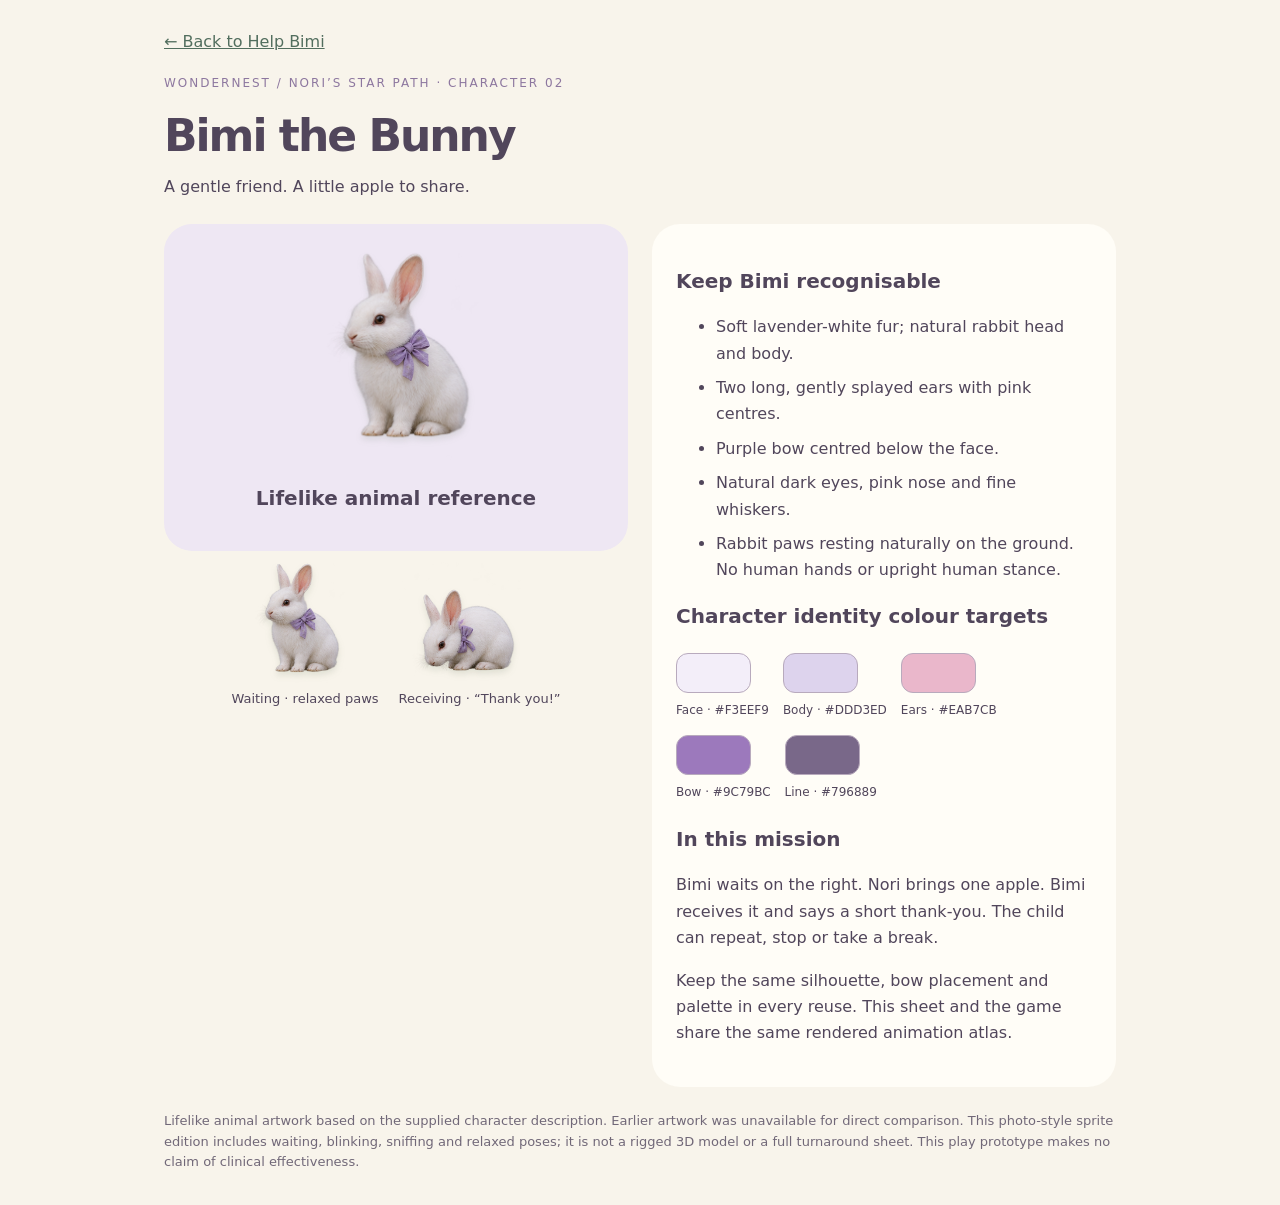
==== bimi-reference.html @ 1dfe242d "Publish WonderNest alphabet and number adventures" ====
<!doctype html><html lang="en"><meta charset="utf-8"><meta name="viewport" content="width=device-width,initial-scale=1"><title>Bimi · Character reference</title><style>
*{box-sizing:border-box}body{margin:0;background:#f8f4eb;color:#51465b;font:16px "Trebuchet MS",system-ui,sans-serif}main{max-width:1000px;margin:auto;padding:32px 24px}a{color:#526e5e}h1{font-size:44px;letter-spacing:-2px;margin:20px 0 8px}h2{font-size:20px}.eyebrow{font-size:12px;letter-spacing:2px;color:#8d779f}.sheet{display:grid;grid-template-columns:1fr 1fr;gap:24px;margin-top:28px}.portrait{background:#eee7f3;border-radius:28px;text-align:center;padding:25px}.portrait svg{width:100%;height:330px}.pose{display:flex;justify-content:center;gap:20px}.pose figure{margin:10px 0;text-align:center}.pose svg{width:130px;height:170px}.pose figcaption{font-size:13px}.notes{background:#fffdf7;padding:24px;border-radius:28px;line-height:1.65}.swatches{display:flex;flex-wrap:wrap;gap:14px;margin:20px 0}.swatch{font-size:12px;display:flex;flex-direction:column;gap:8px}.chip{height:40px;width:75px;border-radius:12px;border:1px solid #b8aabd}li{margin:8px 0}footer{font-size:13px;line-height:1.6;margin-top:24px;color:#716878}@media(max-width:650px){.sheet{grid-template-columns:1fr}h1{font-size:36px}}@media print{body{background:white}main{padding:15px}.sheet{grid-template-columns:1fr 1fr}a{display:none}.portrait svg{height:280px}}

/* Detailed rendered characters: four pose columns, fox and bunny rows. */
.sprite{width:100%;aspect-ratio:443.5/443.5;background-image:url(character-animation-atlas.png);background-size:400% 200%;background-repeat:no-repeat;flex-shrink:0;filter:drop-shadow(0 4px 3px #4e614421)}
.nori .sprite{background-position:0% 0%}.bimi .sprite{background-position:0% 100%}
.actor{height:auto;width:clamp(110px,18%,177px);bottom:13%}
.actor-name{bottom:-22px}.apple{width:clamp(29px,4.5%,43px);height:52px}
@media(max-width:540px){.actor{width:118px}.scene{height:300px}}
.portrait .sprite{width:220px;margin:auto;background-position:0% 100%}.pose .sprite{width:130px;background-position:0% 100%}.pose .receive{background-position:66.6666667% 100%}.pose{align-items:flex-end}.actor{position:static}</style><body><svg xmlns="http://www.w3.org/2000/svg" style="position:absolute;width:0;height:0;overflow:hidden" aria-hidden="true"><defs>
<symbol id="art-bimi" viewBox="0 0 200 250">
 <ellipse cx="100" cy="235" rx="64" ry="9" fill="#514367" opacity=".12"/>
 <ellipse cx="100" cy="178" rx="51" ry="55" fill="#ddd3ed" stroke="#796889" stroke-width="3"/>
 <ellipse cx="100" cy="187" rx="31" ry="38" fill="#fff9fc"/>
 <ellipse cx="68" cy="225" rx="26" ry="13" fill="#ede5f5" stroke="#796889" stroke-width="3"/>
 <ellipse cx="132" cy="225" rx="26" ry="13" fill="#ede5f5" stroke="#796889" stroke-width="3"/>
 <ellipse cx="66" cy="57" rx="24" ry="52" transform="rotate(-12 66 57)" fill="#eee7f6" stroke="#796889" stroke-width="3"/>
 <ellipse cx="134" cy="57" rx="24" ry="52" transform="rotate(12 134 57)" fill="#eee7f6" stroke="#796889" stroke-width="3"/>
 <ellipse cx="66" cy="54" rx="11" ry="36" transform="rotate(-12 66 54)" fill="#eab7cb"/>
 <ellipse cx="134" cy="54" rx="11" ry="36" transform="rotate(12 134 54)" fill="#eab7cb"/>
 <ellipse cx="100" cy="114" rx="65" ry="52" fill="#f3eef9" stroke="#796889" stroke-width="3"/>
 <ellipse cx="74" cy="111" rx="6" ry="9" fill="#49394e"/><ellipse cx="126" cy="111" rx="6" ry="9" fill="#49394e"/>
 <circle cx="72" cy="108" r="2" fill="white"/><circle cx="124" cy="108" r="2" fill="white"/>
 <ellipse cx="56" cy="128" rx="11" ry="6" fill="#eac2d5"/><ellipse cx="144" cy="128" rx="11" ry="6" fill="#eac2d5"/>
 <path d="M93 125 Q100 120 107 125 Q100 136 93 125" fill="#b77693"/>
 <path d="M100 132 Q94 142 87 135 M100 132 Q106 142 113 135" fill="none" stroke="#796889" stroke-width="2.5" stroke-linecap="round"/>
 <path d="M100 161 Q67 141 71 166 Q70 185 100 168 Q130 185 129 166 Q133 141 100 161" fill="#9c79bc" stroke="#79608f" stroke-width="2"/><circle cx="100" cy="165" r="7" fill="#b299cb"/>
 <ellipse cx="51" cy="177" rx="14" ry="24" transform="rotate(-22 51 177)" fill="#eee7f6" stroke="#796889" stroke-width="3"/>
 <ellipse cx="149" cy="177" rx="14" ry="24" transform="rotate(22 149 177)" fill="#eee7f6" stroke="#796889" stroke-width="3"/>
</symbol>
<symbol id="art-nori" viewBox="0 0 200 250">
 <ellipse cx="100" cy="235" rx="65" ry="9" fill="#72502f" opacity=".12"/>
 <path d="M145 211 Q217 203 174 142 Q162 169 132 174" fill="#e99552" stroke="#9b633f" stroke-width="3"/><path d="M174 142 Q192 168 188 180 Q172 183 161 169Z" fill="#fff0d9"/>
 <ellipse cx="99" cy="182" rx="46" ry="52" fill="#e99552" stroke="#9b633f" stroke-width="3"/><ellipse cx="98" cy="190" rx="27" ry="32" fill="#fff0d9"/>
 <ellipse cx="71" cy="226" rx="24" ry="12" fill="#e99552" stroke="#9b633f" stroke-width="3"/><ellipse cx="125" cy="226" rx="24" ry="12" fill="#e99552" stroke="#9b633f" stroke-width="3"/>
 <path d="M42 94 Q22 14 38 21 Q72 28 84 70 M116 70 Q142 20 161 21 Q172 28 156 95" fill="#e99552" stroke="#9b633f" stroke-width="3" stroke-linejoin="round"/>
 <path d="M43 75 40 39 69 72 M130 72 157 39 153 78" fill="#efbea2"/>
 <ellipse cx="100" cy="112" rx="66" ry="53" fill="#eda05f" stroke="#9b633f" stroke-width="3"/>
 <path d="M37 119 Q52 103 82 130 Q100 145 118 130 Q146 103 163 119 Q150 161 100 163 Q49 160 37 119" fill="#fff0d9"/>
 <ellipse cx="74" cy="107" rx="6" ry="9" fill="#493b34"/><ellipse cx="126" cy="107" rx="6" ry="9" fill="#493b34"/><circle cx="72" cy="104" r="2" fill="white"/><circle cx="124" cy="104" r="2" fill="white"/>
 <path d="M92 126 Q100 121 108 126 Q100 139 92 126" fill="#725044"/><path d="M90 140 Q100 147 110 140" stroke="#725044" stroke-width="2.5" fill="none" stroke-linecap="round"/>
 <path d="M59 157 Q99 174 141 156 L143 172 Q102 191 57 173Z" fill="#a5d8c4" stroke="#578875" stroke-width="3"/><path d="M119 177 137 175 140 207 119 204Z" fill="#a5d8c4" stroke="#578875" stroke-width="3"/>
 <path d="m100 167 4 8 9 1-6 6 1 9-8-4-8 4 1-9-6-6 9-1Z" fill="#f5ce67" stroke="#b78b35" stroke-width="1.5"/>
 <ellipse cx="53" cy="188" rx="12" ry="22" fill="#eda05f" stroke="#9b633f" stroke-width="3"/>
</symbol>
<symbol id="art-apple" viewBox="0 0 64 70"><path d="M33 18Q29 7 37 3" stroke="#77583d" stroke-width="5" fill="none" stroke-linecap="round"/><path d="M35 12Q41 0 56 7Q51 21 35 12" fill="#729a67"/><path d="M32 22C-6 0-6 59 20 65Q32 61 42 65C69 59 71 1 32 22" fill="#cf685f" stroke="#994d49" stroke-width="2"/><path d="M15 28Q10 35 12 43" stroke="#f5bab0" stroke-width="5" fill="none" stroke-linecap="round"/></symbol>
</defs></svg>
<main><a href="index.html">← Back to Help Bimi</a><div class="eyebrow" style="margin-top:25px">WONDERNEST / NORI’S STAR PATH · CHARACTER 02</div><h1>Bimi the Bunny</h1><p>A gentle friend. A little apple to share.</p><div class="sheet"><div><div class="portrait"><div class="sprite" role="img" aria-label="Bimi front view"></div><h2>Lifelike animal reference</h2></div><div class="pose"><figure><div class="sprite" role="img" aria-label="Bimi waiting"></div><figcaption>Waiting · relaxed paws</figcaption></figure><figure><div class="sprite receive" role="img" aria-label="Bimi sniffing the apple"></div><figcaption>Receiving · “Thank you!”</figcaption></figure></div></div><div class="notes"><h2>Keep Bimi recognisable</h2><ul><li>Soft lavender-white fur; natural rabbit head and body.</li><li>Two long, gently splayed ears with pink centres.</li><li>Purple bow centred below the face.</li><li>Natural dark eyes, pink nose and fine whiskers.</li><li>Rabbit paws resting naturally on the ground. No human hands or upright human stance.</li></ul><h2>Character identity colour targets</h2><div class="swatches"><div class="swatch"><span class="chip" style="background:#f3eef9"></span>Face · #F3EEF9</div><div class="swatch"><span class="chip" style="background:#ddd3ed"></span>Body · #DDD3ED</div><div class="swatch"><span class="chip" style="background:#eab7cb"></span>Ears · #EAB7CB</div><div class="swatch"><span class="chip" style="background:#9c79bc"></span>Bow · #9C79BC</div><div class="swatch"><span class="chip" style="background:#796889"></span>Line · #796889</div></div><h2>In this mission</h2><p>Bimi waits on the right. Nori brings one apple. Bimi receives it and says a short thank-you. The child can repeat, stop or take a break.</p><p>Keep the same silhouette, bow placement and palette in every reuse. This sheet and the game share the same rendered animation atlas.</p></div></div><footer>Lifelike animal artwork based on the supplied character description. Earlier artwork was unavailable for direct comparison. This photo-style sprite edition includes waiting, blinking, sniffing and relaxed poses; it is not a rigged 3D model or a full turnaround sheet. This play prototype makes no claim of clinical effectiveness.</footer></main></body></html>
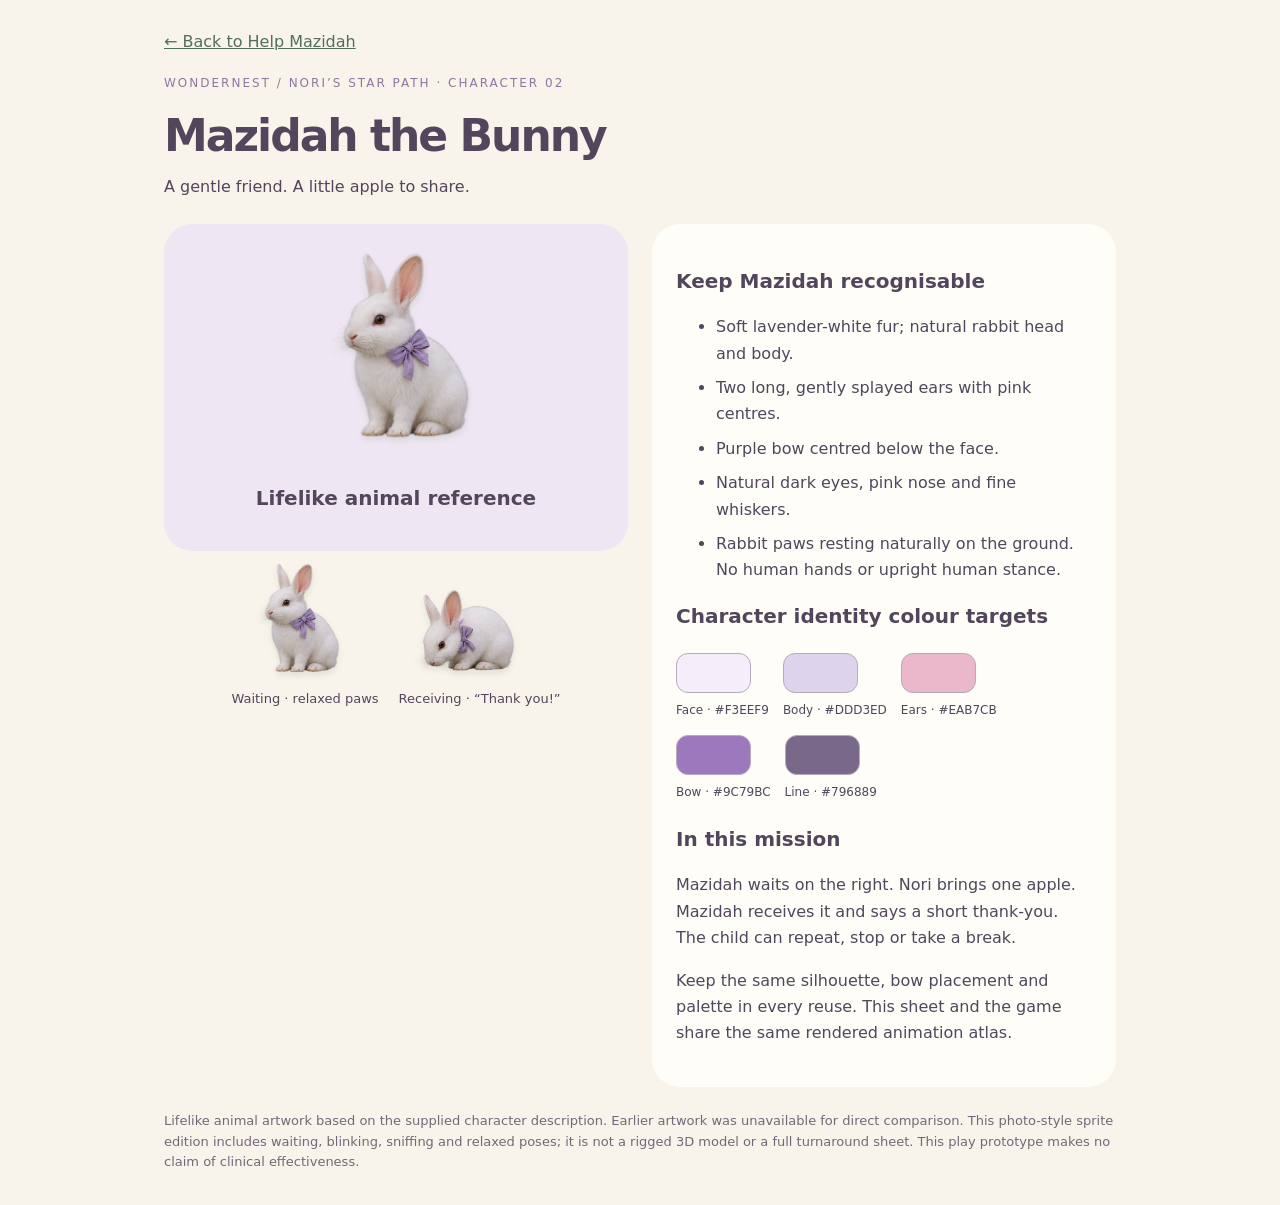
==== commit 9a842ab6: "Rename Bimi to Mazidah throughout the game and voice prompts" ====
--- a/bimi-reference.html
+++ b/bimi-reference.html
@@ -1,4 +1,4 @@
-<!doctype html><html lang="en"><meta charset="utf-8"><meta name="viewport" content="width=device-width,initial-scale=1"><title>Bimi · Character reference</title><style>
+<!doctype html><html lang="en"><meta charset="utf-8"><meta name="viewport" content="width=device-width,initial-scale=1"><title>Mazidah · Character reference</title><style>
 *{box-sizing:border-box}body{margin:0;background:#f8f4eb;color:#51465b;font:16px "Trebuchet MS",system-ui,sans-serif}main{max-width:1000px;margin:auto;padding:32px 24px}a{color:#526e5e}h1{font-size:44px;letter-spacing:-2px;margin:20px 0 8px}h2{font-size:20px}.eyebrow{font-size:12px;letter-spacing:2px;color:#8d779f}.sheet{display:grid;grid-template-columns:1fr 1fr;gap:24px;margin-top:28px}.portrait{background:#eee7f3;border-radius:28px;text-align:center;padding:25px}.portrait svg{width:100%;height:330px}.pose{display:flex;justify-content:center;gap:20px}.pose figure{margin:10px 0;text-align:center}.pose svg{width:130px;height:170px}.pose figcaption{font-size:13px}.notes{background:#fffdf7;padding:24px;border-radius:28px;line-height:1.65}.swatches{display:flex;flex-wrap:wrap;gap:14px;margin:20px 0}.swatch{font-size:12px;display:flex;flex-direction:column;gap:8px}.chip{height:40px;width:75px;border-radius:12px;border:1px solid #b8aabd}li{margin:8px 0}footer{font-size:13px;line-height:1.6;margin-top:24px;color:#716878}@media(max-width:650px){.sheet{grid-template-columns:1fr}h1{font-size:36px}}@media print{body{background:white}main{padding:15px}.sheet{grid-template-columns:1fr 1fr}a{display:none}.portrait svg{height:280px}}
 
 /* Detailed rendered characters: four pose columns, fox and bunny rows. */
@@ -45,4 +45,4 @@
 </symbol>
 <symbol id="art-apple" viewBox="0 0 64 70"><path d="M33 18Q29 7 37 3" stroke="#77583d" stroke-width="5" fill="none" stroke-linecap="round"/><path d="M35 12Q41 0 56 7Q51 21 35 12" fill="#729a67"/><path d="M32 22C-6 0-6 59 20 65Q32 61 42 65C69 59 71 1 32 22" fill="#cf685f" stroke="#994d49" stroke-width="2"/><path d="M15 28Q10 35 12 43" stroke="#f5bab0" stroke-width="5" fill="none" stroke-linecap="round"/></symbol>
 </defs></svg>
-<main><a href="index.html">← Back to Help Bimi</a><div class="eyebrow" style="margin-top:25px">WONDERNEST / NORI’S STAR PATH · CHARACTER 02</div><h1>Bimi the Bunny</h1><p>A gentle friend. A little apple to share.</p><div class="sheet"><div><div class="portrait"><div class="sprite" role="img" aria-label="Bimi front view"></div><h2>Lifelike animal reference</h2></div><div class="pose"><figure><div class="sprite" role="img" aria-label="Bimi waiting"></div><figcaption>Waiting · relaxed paws</figcaption></figure><figure><div class="sprite receive" role="img" aria-label="Bimi sniffing the apple"></div><figcaption>Receiving · “Thank you!”</figcaption></figure></div></div><div class="notes"><h2>Keep Bimi recognisable</h2><ul><li>Soft lavender-white fur; natural rabbit head and body.</li><li>Two long, gently splayed ears with pink centres.</li><li>Purple bow centred below the face.</li><li>Natural dark eyes, pink nose and fine whiskers.</li><li>Rabbit paws resting naturally on the ground. No human hands or upright human stance.</li></ul><h2>Character identity colour targets</h2><div class="swatches"><div class="swatch"><span class="chip" style="background:#f3eef9"></span>Face · #F3EEF9</div><div class="swatch"><span class="chip" style="background:#ddd3ed"></span>Body · #DDD3ED</div><div class="swatch"><span class="chip" style="background:#eab7cb"></span>Ears · #EAB7CB</div><div class="swatch"><span class="chip" style="background:#9c79bc"></span>Bow · #9C79BC</div><div class="swatch"><span class="chip" style="background:#796889"></span>Line · #796889</div></div><h2>In this mission</h2><p>Bimi waits on the right. Nori brings one apple. Bimi receives it and says a short thank-you. The child can repeat, stop or take a break.</p><p>Keep the same silhouette, bow placement and palette in every reuse. This sheet and the game share the same rendered animation atlas.</p></div></div><footer>Lifelike animal artwork based on the supplied character description. Earlier artwork was unavailable for direct comparison. This photo-style sprite edition includes waiting, blinking, sniffing and relaxed poses; it is not a rigged 3D model or a full turnaround sheet. This play prototype makes no claim of clinical effectiveness.</footer></main></body></html>+<main><a href="index.html">← Back to Help Mazidah</a><div class="eyebrow" style="margin-top:25px">WONDERNEST / NORI’S STAR PATH · CHARACTER 02</div><h1>Mazidah the Bunny</h1><p>A gentle friend. A little apple to share.</p><div class="sheet"><div><div class="portrait"><div class="sprite" role="img" aria-label="Mazidah front view"></div><h2>Lifelike animal reference</h2></div><div class="pose"><figure><div class="sprite" role="img" aria-label="Mazidah waiting"></div><figcaption>Waiting · relaxed paws</figcaption></figure><figure><div class="sprite receive" role="img" aria-label="Mazidah sniffing the apple"></div><figcaption>Receiving · “Thank you!”</figcaption></figure></div></div><div class="notes"><h2>Keep Mazidah recognisable</h2><ul><li>Soft lavender-white fur; natural rabbit head and body.</li><li>Two long, gently splayed ears with pink centres.</li><li>Purple bow centred below the face.</li><li>Natural dark eyes, pink nose and fine whiskers.</li><li>Rabbit paws resting naturally on the ground. No human hands or upright human stance.</li></ul><h2>Character identity colour targets</h2><div class="swatches"><div class="swatch"><span class="chip" style="background:#f3eef9"></span>Face · #F3EEF9</div><div class="swatch"><span class="chip" style="background:#ddd3ed"></span>Body · #DDD3ED</div><div class="swatch"><span class="chip" style="background:#eab7cb"></span>Ears · #EAB7CB</div><div class="swatch"><span class="chip" style="background:#9c79bc"></span>Bow · #9C79BC</div><div class="swatch"><span class="chip" style="background:#796889"></span>Line · #796889</div></div><h2>In this mission</h2><p>Mazidah waits on the right. Nori brings one apple. Mazidah receives it and says a short thank-you. The child can repeat, stop or take a break.</p><p>Keep the same silhouette, bow placement and palette in every reuse. This sheet and the game share the same rendered animation atlas.</p></div></div><footer>Lifelike animal artwork based on the supplied character description. Earlier artwork was unavailable for direct comparison. This photo-style sprite edition includes waiting, blinking, sniffing and relaxed poses; it is not a rigged 3D model or a full turnaround sheet. This play prototype makes no claim of clinical effectiveness.</footer></main></body></html>
